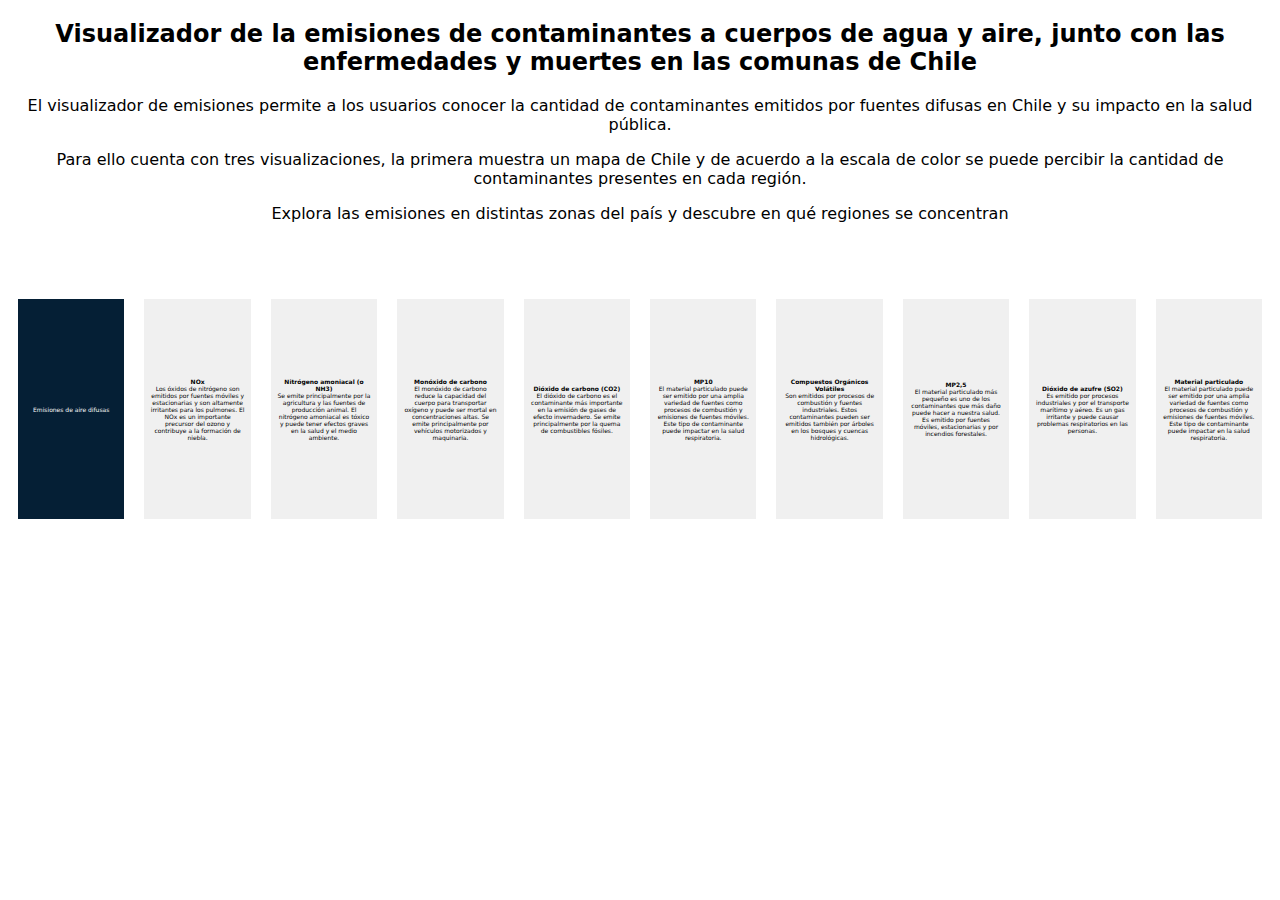
==== index.html @ 6c09874e "información por contaminante agregada" ====
<!DOCTYPE html>
<html lang="en">
<head>
    <meta charset="UTF-8">
    <meta http-equiv="X-UA-Compatible" content="IE=edge">
    <meta name="viewport" content="width=device-width, initial-scale=1.0">
    <link rel="stylesheet" href="style.css">
    <title>Visualizador emisiones, enfermedades y muertes</title>
</head>
<body>
    <div style="z-index: 10000;">
        <h2>Visualizador de la emisiones de contaminantes a cuerpos de agua y aire, junto con las enfermedades y muertes en las comunas de Chile
        </h2>
        <div id="vis-1">
            <p class="texto-inicio">El visualizador de emisiones permite a los usuarios conocer la cantidad de contaminantes 
                emitidos por fuentes difusas en Chile y su impacto en la salud pública.</p>
            <p>Para ello cuenta con tres visualizaciones, la primera muestra un mapa de Chile y de acuerdo a la escala de color
                se puede percibir la cantidad de contaminantes presentes en cada región.
            </p>
            <p> Explora las emisiones en distintas zonas del país y descubre en qué regiones se concentran</p>
            <div id="selectMap" style="padding: 2%;">
            </div>
            <section id="explicacion-vis-1">
                <div class="bloque-info" style="background-color: rgb(5, 31, 53);">
                    <p class="texto-explicacion" style="color:rgb(251, 251, 251);"> Emisiones de aire difusas </p>
                </div>
                <div class="bloque-info">
                    <div class="texto-explicacion">
                        <h4> NOx </h4>
                        <p>Los óxidos de nitrógeno son emitidos por fuentes móviles y estacionarias y son altamente irritantes para los pulmones. 
                            El NOx es un importante precursor del ozono y contribuye a la formación de niebla.</p>
                    </div>
                </div>
                <div class="bloque-info">
                    <div class="texto-explicacion">
                        <h4> Nitrógeno amoniacal (o NH3) </h4>
                        <p> Se emite principalmente por la agricultura y las fuentes de producción animal. 
                            El nitrógeno amoniacal es tóxico y puede tener efectos graves en la salud y el medio ambiente.</p>
                    </div>
                </div>
                <div class="bloque-info">
                    <div class="texto-explicacion">
                        <h4> Monóxido de carbono</h4>
                        <p> El monóxido de carbono reduce la capacidad del cuerpo para transportar oxígeno y puede ser mortal en 
                            concentraciones altas. Se emite principalmente por vehículos motorizados y maquinaria. </p>
                    </div>
                </div>
                <div class="bloque-info">
                    <div class="texto-explicacion">
                        <h4> Dióxido de carbono (CO2)</h4>
                        <p> El dióxido de carbono es el contaminante más importante en la emisión de gases de efecto invernadero.
                            Se emite principalmente por la quema de combustibles fósiles.</p>
                    </div>
                </div>
                <div class="bloque-info">
                    <div class="texto-explicacion">
                        <h4> MP10 </h4>
                        <p> El material particulado puede ser emitido por una amplia variedad de fuentes como procesos de combustión y 
                            emisiones de fuentes móviles. Este tipo de contaminante puede impactar en la salud respiratoria. </p>
                    </div>
                </div>
                <div class="bloque-info">
                    <div class="texto-explicacion">
                        <h4> Compuestos Orgánicos Volátiles </h4>
                        <p> Son emitidos por procesos de combustión y fuentes industriales. 
                            Estos contaminantes pueden ser emitidos también por árboles en los bosques y cuencas hidrológicas.</p>
                    </div>
                </div>
                <div class="bloque-info">
                    <div class="texto-explicacion">
                        <h4> MP2,5 </h4>
                        <p> El material particulado más pequeño es uno de los contaminantes que más daño puede hacer a nuestra salud. 
                            Es emitido por fuentes móviles, estacionarias y por incendios forestales.</p>
                    </div>
                </div>
                <div class="bloque-info">
                    <div class="texto-explicacion">
                        <h4> Dióxido de azufre (SO2)</h4>
                        <p> Es emitido por procesos industriales y por el transporte marítimo y aéreo. 
                            Es un gas irritante y puede causar problemas respiratorios en las personas. </p>
                    </div>
                </div>
                <div class="bloque-info">
                    <div class="texto-explicacion">
                        <h4> Material particulado </h4>
                        <p> El material particulado puede ser emitido por una amplia variedad de fuentes como procesos de combustión y
                            emisiones de fuentes móviles. Este tipo de contaminante puede impactar en la salud respiratoria.</p>
                    </div>
                </div>
                
                
            </section>
            <div class="horizontal-scroll-wrapper" style="z-index: 1;">
                <div id="vis"></div>
                <div id="legend"></div>
            </div>
        </div>
    </div>
    
    
    
    <div class="segunda-visualizacion">
        <div id="vis-2"></div>
    </div>
</body>
<script src="http://d3js.org/d3.v7.min.js" charset="utf-8"></script>
<script src="https://d3js.org/d3-geo-projection.v4.min.js"></script>
<script src="constants.js"></script>
<script src="main.js"></script>
<script src="legend.js"></script>
</html>
---- style.css ----
body {
  text-align: center;
  font-family:system-ui, -apple-system, BlinkMacSystemFont, 'Segoe UI', Roboto, Oxygen, Ubuntu, Cantarell, 'Open Sans', 'Helvetica Neue', sans-serif;
}


svg {
  display: block;
  margin: auto;
}

#boton {
  position: absolute;
  right: 120px;
  top: 75px;
}

.horizontal-scroll-wrapper {
  width: 100%;
  height: 100%;
  overflow-x: hidden;
  overflow-y: hidden;
}

#vis { 
  transform: rotate(-90deg);
}

.tooltip {
  opacity: 0;
  position: absolute;
  background-color: white;
  border: solid;
  border-width: 2px;
  border-radius: 5px;
  padding: 5px;
  white-space: nowrap;
  /* transform: rotate(90deg);
  transform-origin: right top; */
}

#explicacion-vis-1 {
  width: 100%;
  height: 220px;
  display: flex;
}
  
.bloque-info{
    flex: 20%;
    height: 100%;
    margin: 10px;
    background-color: rgb(240, 240, 240);
    display: flex;
    flex-direction: column;
    align-items: center;
    justify-content: center;
}


.texto-explicacion{
  margin: 6%;
  font-size:1%;
  color:rgb(0, 0, 0);
}
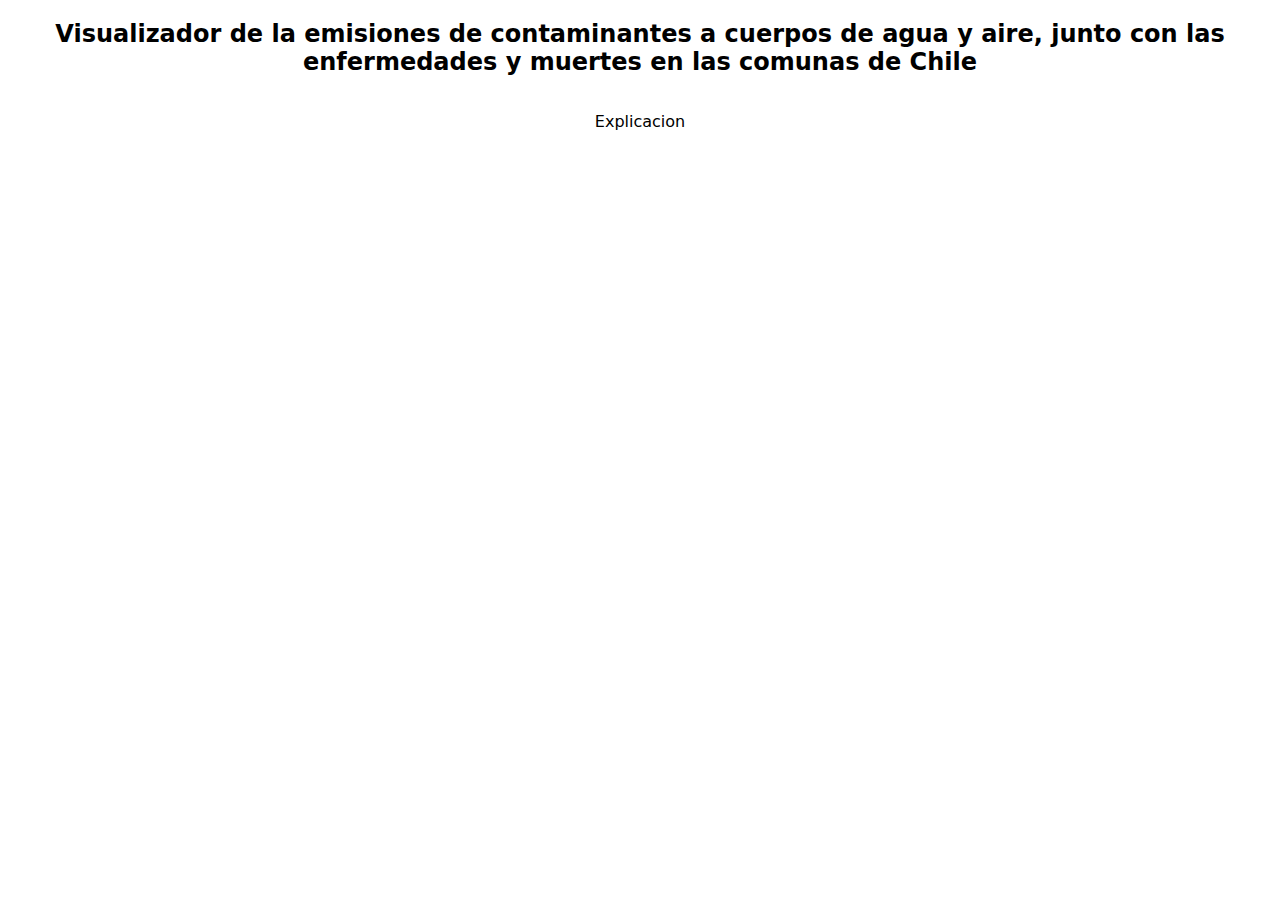
==== commit dc624d1f: "fixed leyend" ====
--- a/index.html
+++ b/index.html
@@ -11,101 +11,25 @@
     <div style="z-index: 10000;">
         <h2>Visualizador de la emisiones de contaminantes a cuerpos de agua y aire, junto con las enfermedades y muertes en las comunas de Chile
         </h2>
-        <div id="vis-1">
-            <p class="texto-inicio">El visualizador de emisiones permite a los usuarios conocer la cantidad de contaminantes 
-                emitidos por fuentes difusas en Chile y su impacto en la salud pública.</p>
-            <p>Para ello cuenta con tres visualizaciones, la primera muestra un mapa de Chile y de acuerdo a la escala de color
-                se puede percibir la cantidad de contaminantes presentes en cada región.
-            </p>
-            <p> Explora las emisiones en distintas zonas del país y descubre en qué regiones se concentran</p>
-            <div id="selectMap" style="padding: 2%;">
-            </div>
-            <section id="explicacion-vis-1">
-                <div class="bloque-info" style="background-color: rgb(5, 31, 53);">
-                    <p class="texto-explicacion" style="color:rgb(251, 251, 251);"> Emisiones de aire difusas </p>
-                </div>
-                <div class="bloque-info">
-                    <div class="texto-explicacion">
-                        <h4> NOx </h4>
-                        <p>Los óxidos de nitrógeno son emitidos por fuentes móviles y estacionarias y son altamente irritantes para los pulmones. 
-                            El NOx es un importante precursor del ozono y contribuye a la formación de niebla.</p>
-                    </div>
-                </div>
-                <div class="bloque-info">
-                    <div class="texto-explicacion">
-                        <h4> Nitrógeno amoniacal (o NH3) </h4>
-                        <p> Se emite principalmente por la agricultura y las fuentes de producción animal. 
-                            El nitrógeno amoniacal es tóxico y puede tener efectos graves en la salud y el medio ambiente.</p>
-                    </div>
-                </div>
-                <div class="bloque-info">
-                    <div class="texto-explicacion">
-                        <h4> Monóxido de carbono</h4>
-                        <p> El monóxido de carbono reduce la capacidad del cuerpo para transportar oxígeno y puede ser mortal en 
-                            concentraciones altas. Se emite principalmente por vehículos motorizados y maquinaria. </p>
-                    </div>
-                </div>
-                <div class="bloque-info">
-                    <div class="texto-explicacion">
-                        <h4> Dióxido de carbono (CO2)</h4>
-                        <p> El dióxido de carbono es el contaminante más importante en la emisión de gases de efecto invernadero.
-                            Se emite principalmente por la quema de combustibles fósiles.</p>
-                    </div>
-                </div>
-                <div class="bloque-info">
-                    <div class="texto-explicacion">
-                        <h4> MP10 </h4>
-                        <p> El material particulado puede ser emitido por una amplia variedad de fuentes como procesos de combustión y 
-                            emisiones de fuentes móviles. Este tipo de contaminante puede impactar en la salud respiratoria. </p>
-                    </div>
-                </div>
-                <div class="bloque-info">
-                    <div class="texto-explicacion">
-                        <h4> Compuestos Orgánicos Volátiles </h4>
-                        <p> Son emitidos por procesos de combustión y fuentes industriales. 
-                            Estos contaminantes pueden ser emitidos también por árboles en los bosques y cuencas hidrológicas.</p>
-                    </div>
-                </div>
-                <div class="bloque-info">
-                    <div class="texto-explicacion">
-                        <h4> MP2,5 </h4>
-                        <p> El material particulado más pequeño es uno de los contaminantes que más daño puede hacer a nuestra salud. 
-                            Es emitido por fuentes móviles, estacionarias y por incendios forestales.</p>
-                    </div>
-                </div>
-                <div class="bloque-info">
-                    <div class="texto-explicacion">
-                        <h4> Dióxido de azufre (SO2)</h4>
-                        <p> Es emitido por procesos industriales y por el transporte marítimo y aéreo. 
-                            Es un gas irritante y puede causar problemas respiratorios en las personas. </p>
-                    </div>
-                </div>
-                <div class="bloque-info">
-                    <div class="texto-explicacion">
-                        <h4> Material particulado </h4>
-                        <p> El material particulado puede ser emitido por una amplia variedad de fuentes como procesos de combustión y
-                            emisiones de fuentes móviles. Este tipo de contaminante puede impactar en la salud respiratoria.</p>
-                    </div>
-                </div>
-                
-                
-            </section>
-            <div class="horizontal-scroll-wrapper" style="z-index: 1;">
-                <div id="vis"></div>
-                <div id="legend"></div>
-            </div>
+        <div id="selectMap">
+      
         </div>
     </div>
-    
-    
-    
-    <div class="segunda-visualizacion">
-        <div id="vis-2"></div>
+    <div class="horizontal-scroll-wrapper" style="z-index: 1;">
+        <div id="vis"></div>
+        <div id="leyend"></div>
+    </div>
+    <div>
+        <p> Explicacion</p>
+    </div>
+    <div id="segunda-visualizacion">
+        <div id="vis_2"></div>
     </div>
 </body>
 <script src="http://d3js.org/d3.v7.min.js" charset="utf-8"></script>
 <script src="https://d3js.org/d3-geo-projection.v4.min.js"></script>
 <script src="constants.js"></script>
+<script src="vis_2.js"></script>
+<script src="legend.js"></script>
 <script src="main.js"></script>
-<script src="legend.js"></script>
 </html>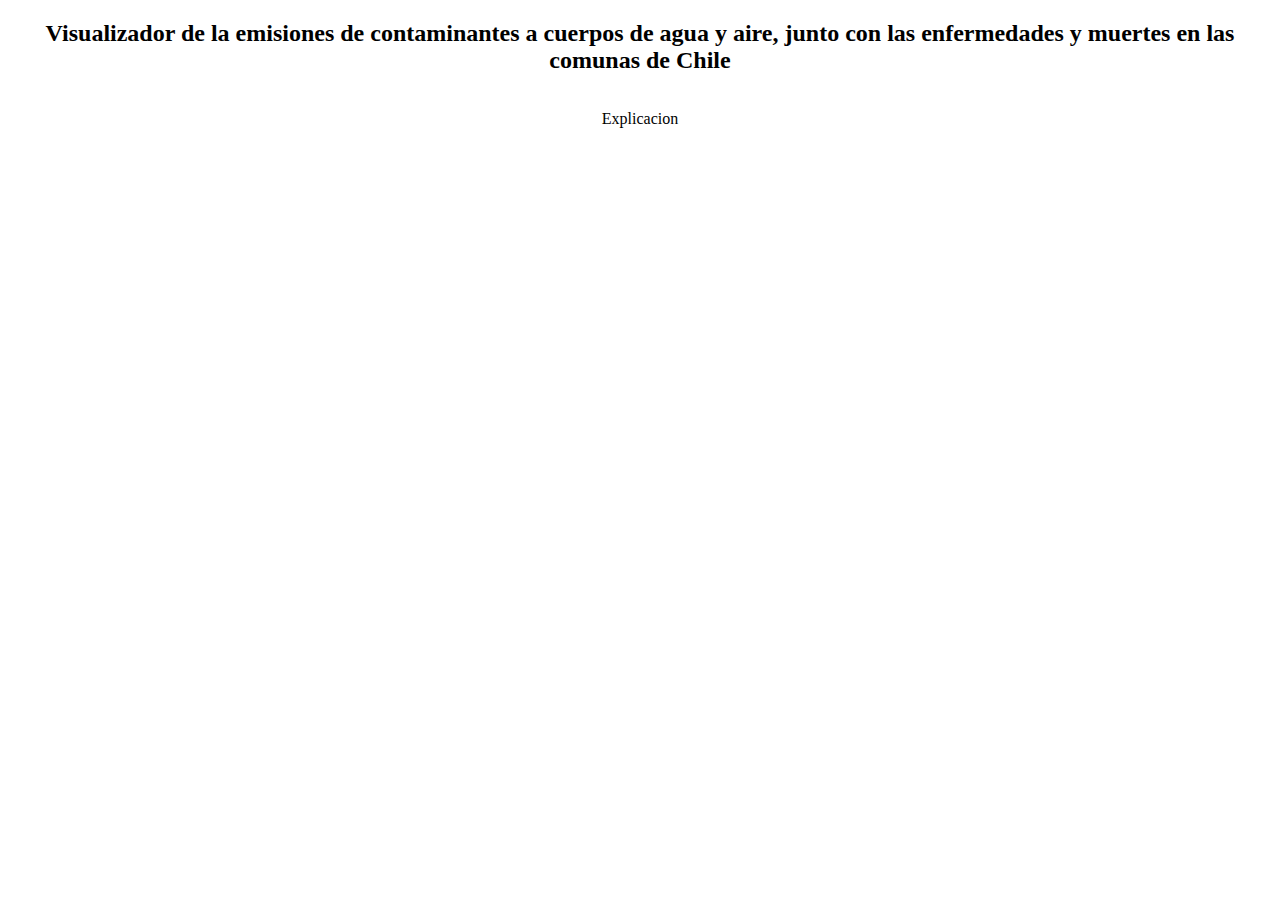
==== commit 480e5992: "horizontal barchart dummy data" ====
--- a/index.html
+++ b/index.html
@@ -22,14 +22,20 @@
     <div>
         <p> Explicacion</p>
     </div>
-    <div id="segunda-visualizacion">
-        <div id="vis_2"></div>
+    <div id="second">
+        <div id="segunda-visualizacion">
+            <div id="vis_2"></div>
+        </div>
+        <div id="tercera-vis">
+            <div id="vis_3"></div>
+        </div>
     </div>
 </body>
 <script src="http://d3js.org/d3.v7.min.js" charset="utf-8"></script>
 <script src="https://d3js.org/d3-geo-projection.v4.min.js"></script>
 <script src="constants.js"></script>
 <script src="vis_2.js"></script>
+<script src="vis_3.js"></script>
 <script src="legend.js"></script>
 <script src="main.js"></script>
 </html>--- a/style.css
+++ b/style.css
@@ -1,8 +1,6 @@
 body {
   text-align: center;
-  font-family:system-ui, -apple-system, BlinkMacSystemFont, 'Segoe UI', Roboto, Oxygen, Ubuntu, Cantarell, 'Open Sans', 'Helvetica Neue', sans-serif;
 }
-
 
 svg {
   display: block;
@@ -22,8 +20,9 @@
   overflow-y: hidden;
 }
 
-#vis { 
-  transform: rotate(-90deg);
+#contenedorMapa { 
+  transform: rotate(-75deg) ;
+  transform-origin: center;
 }
 
 .tooltip {
@@ -35,30 +34,28 @@
   border-radius: 5px;
   padding: 5px;
   white-space: nowrap;
-  /* transform: rotate(90deg);
-  transform-origin: right top; */
 }
 
-#explicacion-vis-1 {
-  width: 100%;
-  height: 220px;
-  display: flex;
-}
-  
-.bloque-info{
-    flex: 20%;
-    height: 100%;
-    margin: 10px;
-    background-color: rgb(240, 240, 240);
-    display: flex;
-    flex-direction: column;
-    align-items: center;
-    justify-content: center;
+#segunda-visualizacion{
+  width: 65%;
+  padding-top: 2em;
+  margin-left: 10px;
+  position: relative;
+  left: -150px;
+  flex-shrink: 0;
 }
 
+.regionSVG{
+  cursor: pointer;
+}
 
-.texto-explicacion{
-  margin: 6%;
-  font-size:1%;
-  color:rgb(0, 0, 0);
+#second{
+  display: flex;
+  flex-direction: row;
 }
+
+#tercera-vis{
+  width: 50%;
+  position: relative;
+  left: -250px;
+}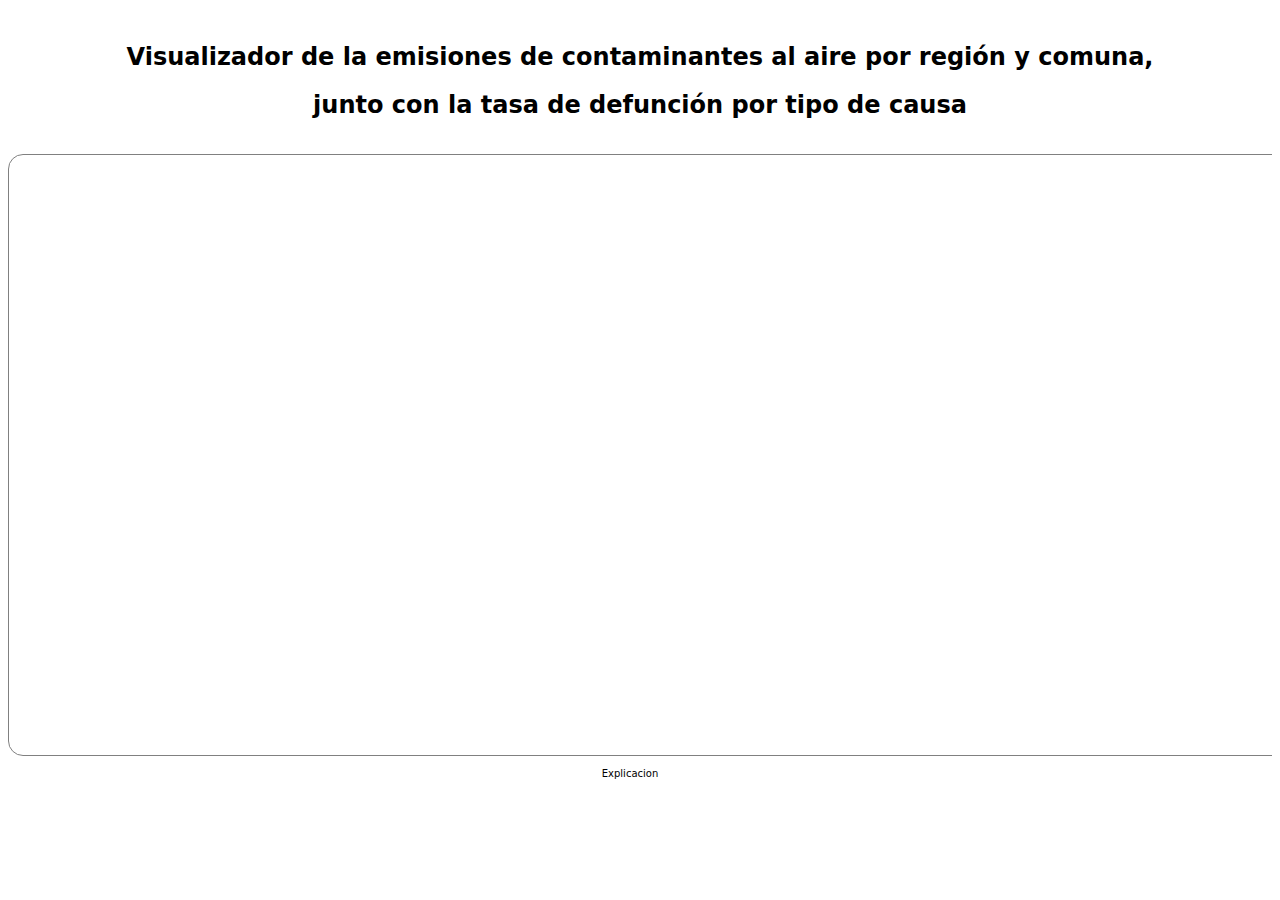
==== commit bcfed8f9: "some css updates" ====
--- a/index.html
+++ b/index.html
@@ -8,15 +8,15 @@
     <title>Visualizador emisiones, enfermedades y muertes</title>
 </head>
 <body>
-    <div style="z-index: 10000;">
-        <h2>Visualizador de la emisiones de contaminantes a cuerpos de agua y aire, junto con las enfermedades y muertes en las comunas de Chile
+    <div style="padding: 15px">
+        <h2>Visualizador de la emisiones de contaminantes al aire por región y comuna, 
         </h2>
-        <div id="selectMap">
-      
-        </div>
+        <h2>junto con la tasa de defunción por tipo de causa</h2>
     </div>
     <div class="horizontal-scroll-wrapper" style="z-index: 1;">
-        <div id="vis"></div>
+        
+        <div id="vis"><div id="selectMap"></div></div>
+
         <div id="leyend"></div>
     </div>
     <div>
@@ -30,6 +30,7 @@
             <div id="vis_3"></div>
         </div>
     </div>
+    <p id="vis_title"></p>
 </body>
 <script src="http://d3js.org/d3.v7.min.js" charset="utf-8"></script>
 <script src="https://d3js.org/d3-geo-projection.v4.min.js"></script>
--- a/style.css
+++ b/style.css
@@ -1,5 +1,6 @@
 body {
   text-align: center;
+  font-family:system-ui, -apple-system, BlinkMacSystemFont, 'Segoe UI', Roboto, Oxygen, Ubuntu, Cantarell, 'Open Sans', 'Helvetica Neue', sans-serif;
 }
 
 svg {
@@ -11,6 +12,14 @@
   position: absolute;
   right: 120px;
   top: 75px;
+}
+
+#vis {
+  border: 1px solid grey;
+  border-radius: 15px;
+  width: 1400px;
+  height: 600px;
+  margin: auto;
 }
 
 .horizontal-scroll-wrapper {
@@ -58,4 +67,101 @@
   width: 50%;
   position: relative;
   left: -250px;
+}
+
+#selectFile{
+  display: none;
+}
+
+#vis_title{
+  position: relative;
+  bottom: 350px;
+  font-size: 20px;
+}
+
+section {
+  width: 100%;
+  height: 600px;
+  margin: 10px;
+  margin-bottom: 10%;
+  display: flex;
+}
+  
+.contenedor-izquierdo{
+    flex: 20%;
+    height: 100%;
+    margin: 10px;
+    padding-left: 5%;
+    padding-right: 5%;
+    background-color:rgb(1, 3, 106);
+    display: flex;
+    flex-direction: column;
+    text-align: right;
+    align-items: right;
+    justify-content: center;
+    
+}
+
+.contenedor-vertical{
+  flex: 40%;
+  height: 100%;
+  margin: 10px;
+  padding-left: 3%;
+  padding-right: 3%;
+  background-color: rgb(235, 235, 235);
+  display: flex;
+  flex-direction: column;
+  text-align: left;
+  align-items: left;
+  justify-content: baseline;
+}
+
+.contenedor-horizontal{
+  padding-left: 0%;
+  padding-right: 15px;
+  background-color:  rgb(235, 235, 235);
+  display: flex;
+  text-align: left;
+  align-items: left;
+}
+
+p {
+  font-size: 10px;
+  margin-top: 1%;
+  padding-right: 20px;
+}
+
+h4 {
+  font-size: 25px;
+  color:rgb(254, 255, 255);
+}
+
+h5 {
+  font-size: 30px;
+}
+.texto-explicacion{
+  margin: 6%;
+  font-size:1%;
+  color:rgb(0, 0, 0);
+}
+
+#navbar {
+  background: rgb(1, 3, 106);
+  color:rgb(255, 255, 255);
+  position: fixed;
+  top: 0;
+  width: 100%;
+  transition: top 0.3s;
+  z-index: 100;
+  height: 30px;
+  display: flex;
+  text-align: left;
+  align-items: right;
+  justify-content: center;
+}
+
+li {
+  font-size: 10px;
+  padding-right: 15px;
+  padding-left: 15px;
 }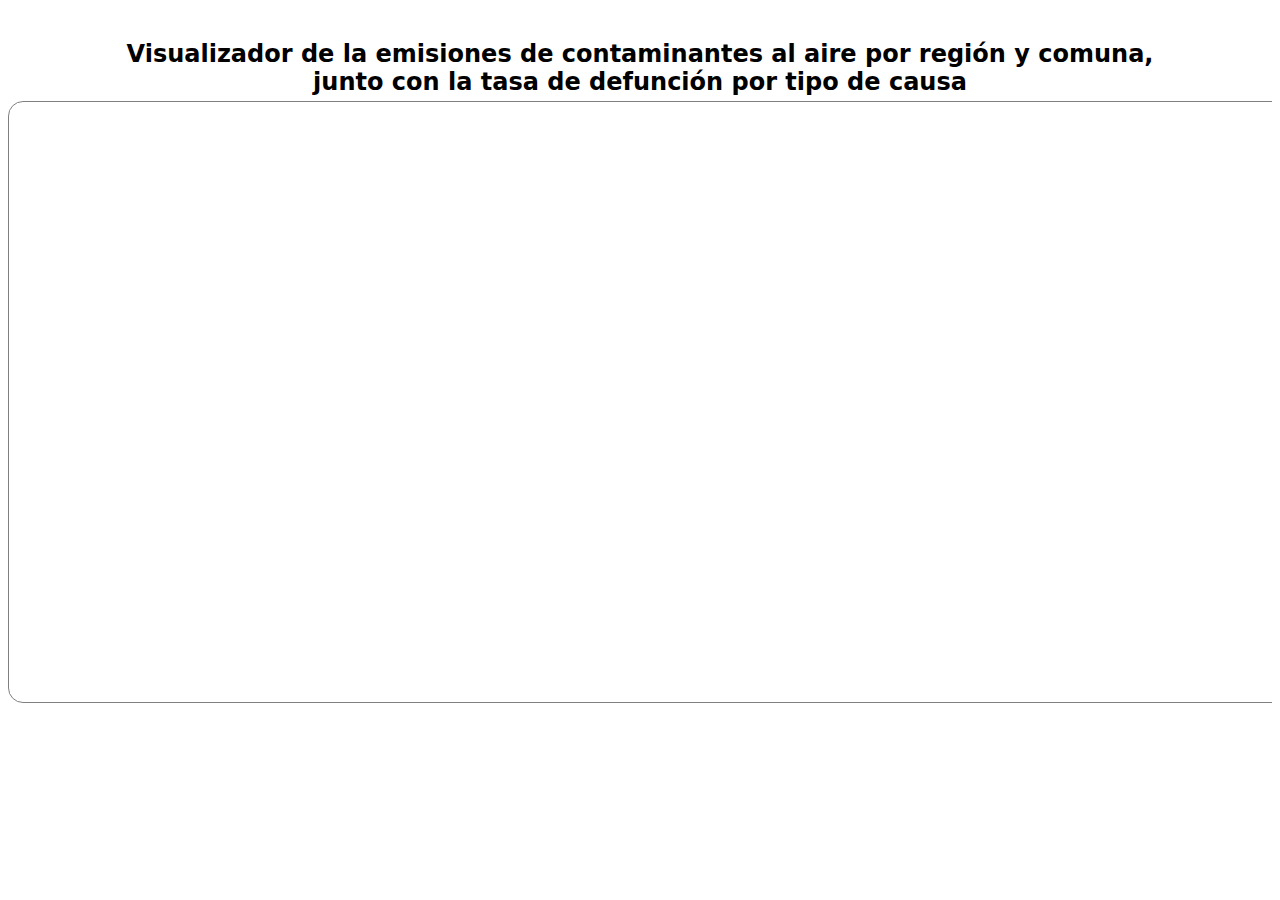
==== commit 7473ad2b: "minor fixes" ====
--- a/index.html
+++ b/index.html
@@ -8,10 +8,9 @@
     <title>Visualizador emisiones, enfermedades y muertes</title>
 </head>
 <body>
-    <div style="padding: 15px">
+    <div>
         <h2>Visualizador de la emisiones de contaminantes al aire por región y comuna, 
-        </h2>
-        <h2>junto con la tasa de defunción por tipo de causa</h2>
+        <br>junto con la tasa de defunción por tipo de causa</h2>
     </div>
     <div class="horizontal-scroll-wrapper" style="z-index: 1;">
         
@@ -20,7 +19,6 @@
         <div id="leyend"></div>
     </div>
     <div>
-        <p> Explicacion</p>
     </div>
     <div id="second">
         <div id="segunda-visualizacion">
--- a/style.css
+++ b/style.css
@@ -81,19 +81,20 @@
 
 section {
   width: 100%;
-  height: 600px;
-  margin: 10px;
-  margin-bottom: 10%;
+  height: 1000px;
+  margin: 20px;
+  padding-top: 3%;
+  margin-bottom: 5%;
   display: flex;
 }
   
 .contenedor-izquierdo{
-    flex: 20%;
+    width: 15%;
     height: 100%;
     margin: 10px;
     padding-left: 5%;
     padding-right: 5%;
-    background-color:rgb(1, 3, 106);
+    background-color: rgb(0, 1, 79);
     display: flex;
     flex-direction: column;
     text-align: right;
@@ -103,7 +104,7 @@
 }
 
 .contenedor-vertical{
-  flex: 40%;
+  width: 35%;
   height: 100%;
   margin: 10px;
   padding-left: 3%;
@@ -126,19 +127,32 @@
 }
 
 p {
-  font-size: 10px;
-  margin-top: 1%;
+  font-size: 12px;
+  margin-top: 10px;
   padding-right: 20px;
 }
 
+h2 {
+  padding-top: 20px;
+  padding-bottom: 5px;
+  margin-bottom: 0px;
+}
+h3 {
+  font-size: 15px;
+  font-weight: bold;
+  margin-bottom: 10px;
+}
 h4 {
   font-size: 25px;
   color:rgb(254, 255, 255);
 }
 
-h5 {
-  font-size: 30px;
+h6 {
+  font-size: 60px;
+  color: rgb(0, 1, 79);
+  padding: 110px;
 }
+
 .texto-explicacion{
   margin: 6%;
   font-size:1%;
@@ -146,14 +160,14 @@
 }
 
 #navbar {
-  background: rgb(1, 3, 106);
+  background: rgb(0, 1, 79);
   color:rgb(255, 255, 255);
   position: fixed;
   top: 0;
   width: 100%;
   transition: top 0.3s;
   z-index: 100;
-  height: 30px;
+  height: 50px;
   display: flex;
   text-align: left;
   align-items: right;
@@ -164,4 +178,21 @@
   font-size: 10px;
   padding-right: 15px;
   padding-left: 15px;
+  padding-top: 10px;
+  padding-bottom: 10px;
+}
+
+.small-div {
+  width: 60%;
+}
+
+.small-tittle{
+  font-size: 15px;
+  font-weight: bold;
+  margin-bottom: 10px;
+}
+
+a{
+  color:rgb(255, 255, 255);
+  font-size: large;
 }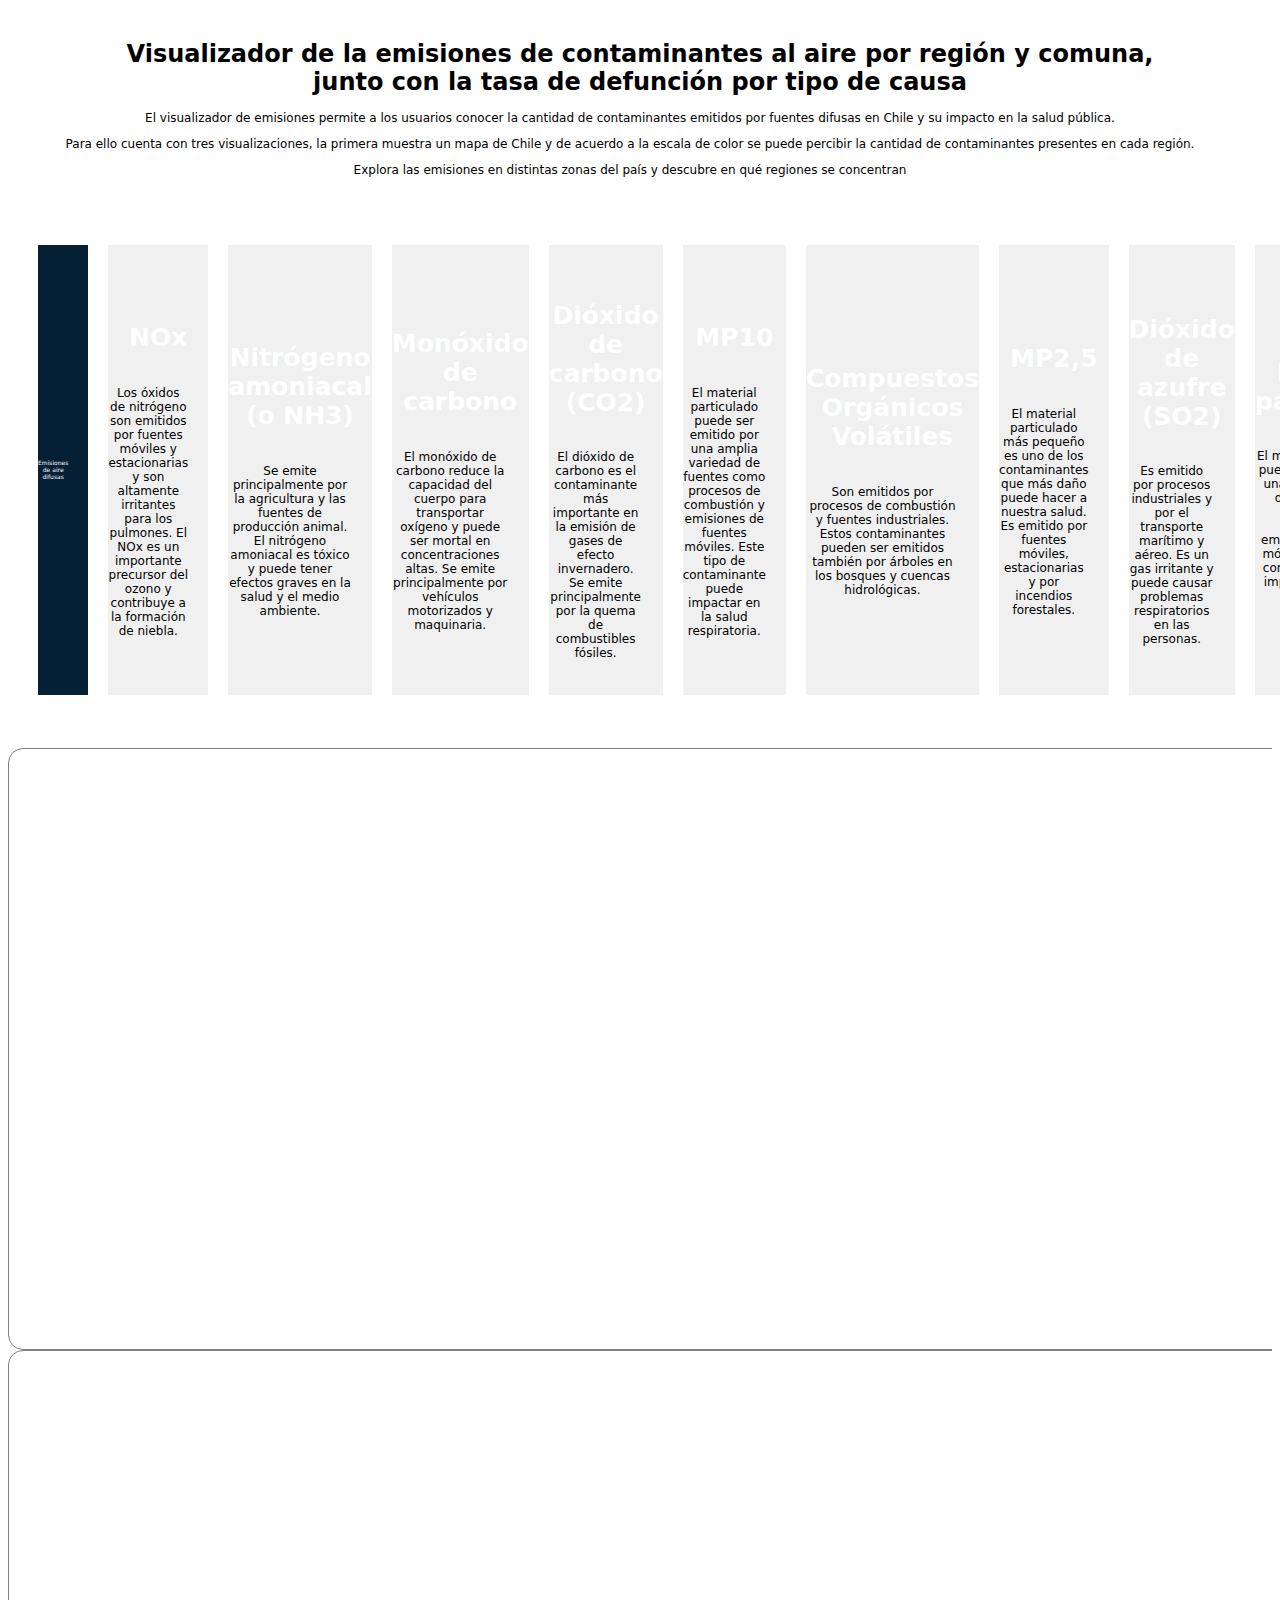
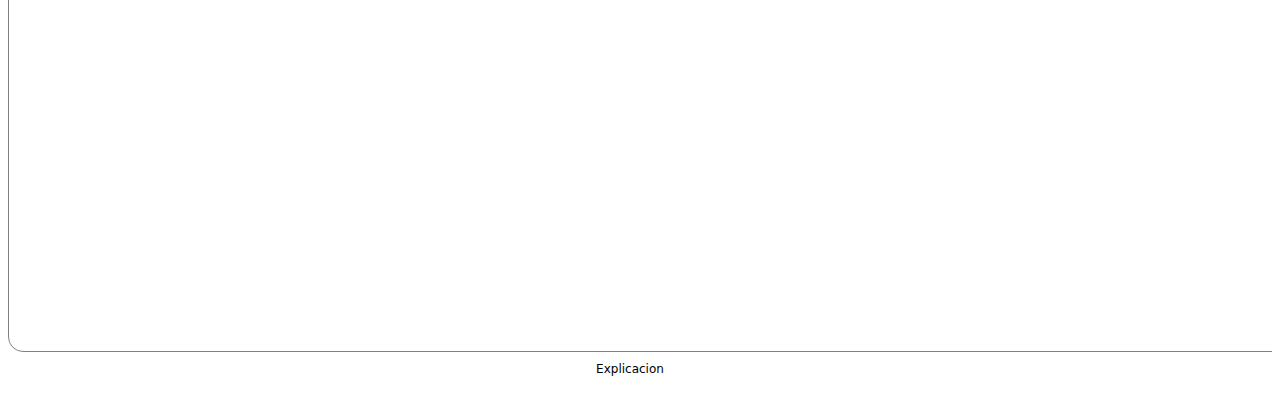
==== commit 6ff31713: "fixed conflicts" ====
--- a/index.html
+++ b/index.html
@@ -11,22 +11,97 @@
     <div>
         <h2>Visualizador de la emisiones de contaminantes al aire por región y comuna, 
         <br>junto con la tasa de defunción por tipo de causa</h2>
+        <div>
+            <p class="texto-inicio">El visualizador de emisiones permite a los usuarios conocer la cantidad de contaminantes 
+                emitidos por fuentes difusas en Chile y su impacto en la salud pública.</p>
+            <p>Para ello cuenta con tres visualizaciones, la primera muestra un mapa de Chile y de acuerdo a la escala de color
+                se puede percibir la cantidad de contaminantes presentes en cada región.
+            </p>
+            <p> Explora las emisiones en distintas zonas del país y descubre en qué regiones se concentran</p>
+            </div>
+            <section id="explicacion-vis-1">
+                <div class="bloque-info" style="background-color: rgb(5, 31, 53);">
+                    <p class="texto-explicacion" style="color:rgb(251, 251, 251);"> Emisiones de aire difusas </p>
+                </div>
+                <div class="bloque-info">
+                    <div class="texto-explicacion">
+                        <h4> NOx </h4>
+                        <p>Los óxidos de nitrógeno son emitidos por fuentes móviles y estacionarias y son altamente irritantes para los pulmones. 
+                            El NOx es un importante precursor del ozono y contribuye a la formación de niebla.</p>
+                    </div>
+                </div>
+                <div class="bloque-info">
+                    <div class="texto-explicacion">
+                        <h4> Nitrógeno amoniacal (o NH3) </h4>
+                        <p> Se emite principalmente por la agricultura y las fuentes de producción animal. 
+                            El nitrógeno amoniacal es tóxico y puede tener efectos graves en la salud y el medio ambiente.</p>
+                    </div>
+                </div>
+                <div class="bloque-info">
+                    <div class="texto-explicacion">
+                        <h4> Monóxido de carbono</h4>
+                        <p> El monóxido de carbono reduce la capacidad del cuerpo para transportar oxígeno y puede ser mortal en 
+                            concentraciones altas. Se emite principalmente por vehículos motorizados y maquinaria. </p>
+                    </div>
+                </div>
+                <div class="bloque-info">
+                    <div class="texto-explicacion">
+                        <h4> Dióxido de carbono (CO2)</h4>
+                        <p> El dióxido de carbono es el contaminante más importante en la emisión de gases de efecto invernadero.
+                            Se emite principalmente por la quema de combustibles fósiles.</p>
+                    </div>
+                </div>
+                <div class="bloque-info">
+                    <div class="texto-explicacion">
+                        <h4> MP10 </h4>
+                        <p> El material particulado puede ser emitido por una amplia variedad de fuentes como procesos de combustión y 
+                            emisiones de fuentes móviles. Este tipo de contaminante puede impactar en la salud respiratoria. </p>
+                    </div>
+                </div>
+                <div class="bloque-info">
+                    <div class="texto-explicacion">
+                        <h4> Compuestos Orgánicos Volátiles </h4>
+                        <p> Son emitidos por procesos de combustión y fuentes industriales. 
+                            Estos contaminantes pueden ser emitidos también por árboles en los bosques y cuencas hidrológicas.</p>
+                    </div>
+                </div>
+                <div class="bloque-info">
+                    <div class="texto-explicacion">
+                        <h4> MP2,5 </h4>
+                        <p> El material particulado más pequeño es uno de los contaminantes que más daño puede hacer a nuestra salud. 
+                            Es emitido por fuentes móviles, estacionarias y por incendios forestales.</p>
+                    </div>
+                </div>
+                <div class="bloque-info">
+                    <div class="texto-explicacion">
+                        <h4> Dióxido de azufre (SO2)</h4>
+                        <p> Es emitido por procesos industriales y por el transporte marítimo y aéreo. 
+                            Es un gas irritante y puede causar problemas respiratorios en las personas. </p>
+                    </div>
+                </div>
+                <div class="bloque-info">
+                    <div class="texto-explicacion">
+                        <h4> Material particulado </h4>
+                        <p> El material particulado puede ser emitido por una amplia variedad de fuentes como procesos de combustión y
+                            emisiones de fuentes móviles. Este tipo de contaminante puede impactar en la salud respiratoria.</p>
+                    </div>
+                </div>
+                
+                
+            </section>
+        </div>
+        
     </div>
     <div class="horizontal-scroll-wrapper" style="z-index: 1;">
-        
         <div id="vis"><div id="selectMap"></div></div>
-
+        <div id="vis"></div>
         <div id="leyend"></div>
     </div>
     <div>
+        <p> Explicacion</p>
     </div>
-    <div id="second">
-        <div id="segunda-visualizacion">
-            <div id="vis_2"></div>
-        </div>
-        <div id="tercera-vis">
-            <div id="vis_3"></div>
-        </div>
+    <div class="segunda-visualizacion">
+        <div id="vis-2"></div>
     </div>
     <p id="vis_title"></p>
 </body>
@@ -37,4 +112,5 @@
 <script src="vis_3.js"></script>
 <script src="legend.js"></script>
 <script src="main.js"></script>
+<script src="legend.js"></script>
 </html>--- a/style.css
+++ b/style.css
@@ -2,6 +2,7 @@
   text-align: center;
   font-family:system-ui, -apple-system, BlinkMacSystemFont, 'Segoe UI', Roboto, Oxygen, Ubuntu, Cantarell, 'Open Sans', 'Helvetica Neue', sans-serif;
 }
+
 
 svg {
   display: block;
@@ -152,6 +153,23 @@
   color: rgb(0, 1, 79);
   padding: 110px;
 }
+#explicacion-vis-1 {
+  width: 100%;
+  height: 450px;
+  display: flex;
+}
+  
+.bloque-info{
+    flex: 20%;
+    height: 100%;
+    margin: 10px;
+    background-color: rgb(240, 240, 240);
+    display: flex;
+    flex-direction: column;
+    align-items: center;
+    justify-content: center;
+}
+
 
 .texto-explicacion{
   margin: 6%;
@@ -195,4 +213,4 @@
 a{
   color:rgb(255, 255, 255);
   font-size: large;
-}+}
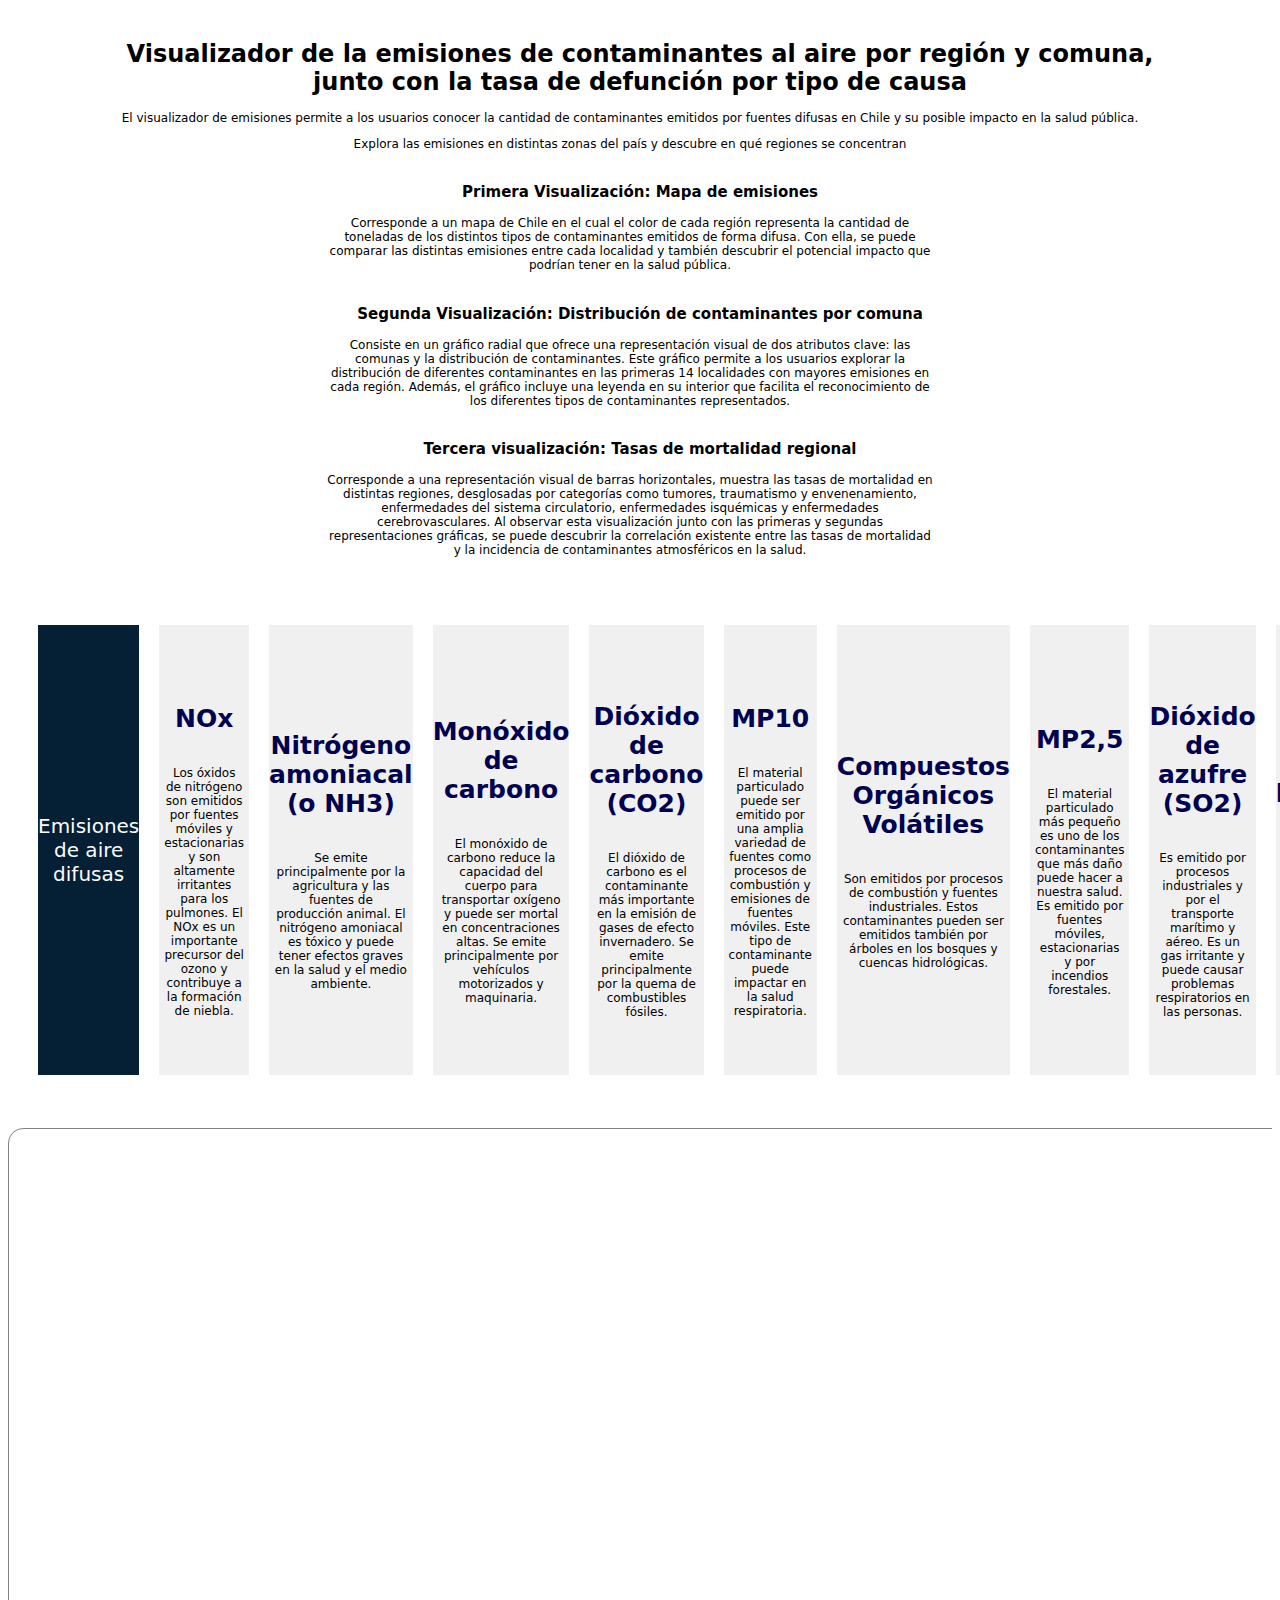
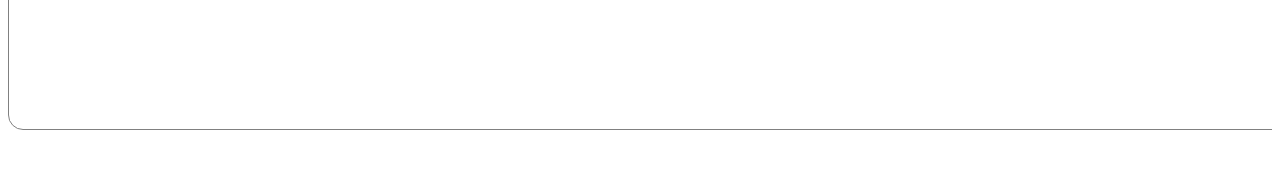
==== commit 628e2d14: "final final" ====
--- a/index.html
+++ b/index.html
@@ -13,76 +13,87 @@
         <br>junto con la tasa de defunción por tipo de causa</h2>
         <div>
             <p class="texto-inicio">El visualizador de emisiones permite a los usuarios conocer la cantidad de contaminantes 
-                emitidos por fuentes difusas en Chile y su impacto en la salud pública.</p>
-            <p>Para ello cuenta con tres visualizaciones, la primera muestra un mapa de Chile y de acuerdo a la escala de color
-                se puede percibir la cantidad de contaminantes presentes en cada región.
-            </p>
+                emitidos por fuentes difusas en Chile y su posible impacto en la salud pública.</p>
             <p> Explora las emisiones en distintas zonas del país y descubre en qué regiones se concentran</p>
+            <div class="div-resumen_vis">
+                <div>
+                    <h2> Primera Visualización: Mapa de emisiones </h2>
+                    <p> Corresponde a un mapa de Chile en el cual el color de cada región representa la cantidad de toneladas de los distintos tipos de contaminantes emitidos de forma difusa. Con ella, se puede comparar las distintas emisiones entre cada localidad y también descubrir el potencial impacto que podrían tener en la salud pública. </p>
+                </div>
+                <div>
+                    <h2> Segunda Visualización: Distribución de contaminantes por comuna </h2>
+                    <p> Consiste en un gráfico radial que ofrece una representación visual de dos atributos clave: las comunas y la distribución de contaminantes. Este gráfico permite a los usuarios explorar la distribución de diferentes contaminantes en las primeras 14 localidades con mayores emisiones en cada región. Además, el gráfico incluye una leyenda en su interior que facilita el reconocimiento de los diferentes tipos de contaminantes representados.  </p>
+                </div>
+                <div>
+                    <h2> Tercera visualización: Tasas de mortalidad regional </h2>
+                    <p> Corresponde a una representación visual de barras horizontales, muestra las tasas de mortalidad en distintas regiones, desglosadas por categorías como tumores, traumatismo y envenenamiento, enfermedades del sistema circulatorio, enfermedades isquémicas y enfermedades cerebrovasculares. Al observar esta visualización junto con las primeras y segundas representaciones gráficas, se puede descubrir la correlación existente entre las tasas de mortalidad y la incidencia de contaminantes atmosféricos en la salud. </p>
+                </div>
             </div>
             <section id="explicacion-vis-1">
                 <div class="bloque-info" style="background-color: rgb(5, 31, 53);">
-                    <p class="texto-explicacion" style="color:rgb(251, 251, 251);"> Emisiones de aire difusas </p>
+                    <p class="texto-explicacion" style="color:rgb(251, 251, 251); font-size: 20px;
+                    padding: 0;"> Emisiones de aire difusas </p>
                 </div>
                 <div class="bloque-info">
                     <div class="texto-explicacion">
-                        <h4> NOx </h4>
-                        <p>Los óxidos de nitrógeno son emitidos por fuentes móviles y estacionarias y son altamente irritantes para los pulmones. 
+                        <h4 class="titulo-contaminantes-index"> NOx </h4>
+                        <p class="p-explicacion">Los óxidos de nitrógeno son emitidos por fuentes móviles y estacionarias y son altamente irritantes para los pulmones. 
                             El NOx es un importante precursor del ozono y contribuye a la formación de niebla.</p>
                     </div>
                 </div>
                 <div class="bloque-info">
                     <div class="texto-explicacion">
-                        <h4> Nitrógeno amoniacal (o NH3) </h4>
-                        <p> Se emite principalmente por la agricultura y las fuentes de producción animal. 
+                        <h4 class="titulo-contaminantes-index"> Nitrógeno amoniacal (o NH3) </h4>
+                        <p class="p-explicacion"> Se emite principalmente por la agricultura y las fuentes de producción animal. 
                             El nitrógeno amoniacal es tóxico y puede tener efectos graves en la salud y el medio ambiente.</p>
                     </div>
                 </div>
                 <div class="bloque-info">
                     <div class="texto-explicacion">
-                        <h4> Monóxido de carbono</h4>
-                        <p> El monóxido de carbono reduce la capacidad del cuerpo para transportar oxígeno y puede ser mortal en 
+                        <h4 class="titulo-contaminantes-index"> Monóxido de carbono</h4>
+                        <p class="p-explicacion"> El monóxido de carbono reduce la capacidad del cuerpo para transportar oxígeno y puede ser mortal en 
                             concentraciones altas. Se emite principalmente por vehículos motorizados y maquinaria. </p>
                     </div>
                 </div>
                 <div class="bloque-info">
                     <div class="texto-explicacion">
-                        <h4> Dióxido de carbono (CO2)</h4>
-                        <p> El dióxido de carbono es el contaminante más importante en la emisión de gases de efecto invernadero.
+                        <h4 class="titulo-contaminantes-index"> Dióxido de carbono (CO2)</h4>
+                        <p class="p-explicacion"> El dióxido de carbono es el contaminante más importante en la emisión de gases de efecto invernadero.
                             Se emite principalmente por la quema de combustibles fósiles.</p>
                     </div>
                 </div>
                 <div class="bloque-info">
                     <div class="texto-explicacion">
-                        <h4> MP10 </h4>
-                        <p> El material particulado puede ser emitido por una amplia variedad de fuentes como procesos de combustión y 
+                        <h4 class="titulo-contaminantes-index"> MP10 </h4>
+                        <p class="p-explicacion"> El material particulado puede ser emitido por una amplia variedad de fuentes como procesos de combustión y 
                             emisiones de fuentes móviles. Este tipo de contaminante puede impactar en la salud respiratoria. </p>
                     </div>
                 </div>
                 <div class="bloque-info">
                     <div class="texto-explicacion">
-                        <h4> Compuestos Orgánicos Volátiles </h4>
-                        <p> Son emitidos por procesos de combustión y fuentes industriales. 
+                        <h4 class="titulo-contaminantes-index"> Compuestos Orgánicos Volátiles </h4>
+                        <p class="p-explicacion"> Son emitidos por procesos de combustión y fuentes industriales. 
                             Estos contaminantes pueden ser emitidos también por árboles en los bosques y cuencas hidrológicas.</p>
                     </div>
                 </div>
                 <div class="bloque-info">
                     <div class="texto-explicacion">
-                        <h4> MP2,5 </h4>
-                        <p> El material particulado más pequeño es uno de los contaminantes que más daño puede hacer a nuestra salud. 
+                        <h4 class="titulo-contaminantes-index"> MP2,5 </h4>
+                        <p class="p-explicacion"> El material particulado más pequeño es uno de los contaminantes que más daño puede hacer a nuestra salud. 
                             Es emitido por fuentes móviles, estacionarias y por incendios forestales.</p>
                     </div>
                 </div>
                 <div class="bloque-info">
                     <div class="texto-explicacion">
-                        <h4> Dióxido de azufre (SO2)</h4>
-                        <p> Es emitido por procesos industriales y por el transporte marítimo y aéreo. 
+                        <h4 class="titulo-contaminantes-index"> Dióxido de azufre (SO2)</h4>
+                        <p class="p-explicacion"> Es emitido por procesos industriales y por el transporte marítimo y aéreo. 
                             Es un gas irritante y puede causar problemas respiratorios en las personas. </p>
                     </div>
                 </div>
                 <div class="bloque-info">
                     <div class="texto-explicacion">
-                        <h4> Material particulado </h4>
-                        <p> El material particulado puede ser emitido por una amplia variedad de fuentes como procesos de combustión y
+                        <h4 class="titulo-contaminantes-index"> Material particulado </h4>
+                        <p class="p-explicacion"> El material particulado puede ser emitido por una amplia variedad de fuentes como procesos de combustión y
                             emisiones de fuentes móviles. Este tipo de contaminante puede impactar en la salud respiratoria.</p>
                     </div>
                 </div>
@@ -94,14 +105,15 @@
     </div>
     <div class="horizontal-scroll-wrapper" style="z-index: 1;">
         <div id="vis"><div id="selectMap"></div></div>
-        <div id="vis"></div>
         <div id="leyend"></div>
     </div>
-    <div>
-        <p> Explicacion</p>
-    </div>
-    <div class="segunda-visualizacion">
-        <div id="vis-2"></div>
+    <div id="second">
+        <div id="segunda-visualizacion">
+            <div id="vis_2"></div>
+        </div>
+        <div id="tercera-vis">
+            <div id="vis_3"></div>
+        </div>
     </div>
     <p id="vis_title"></p>
 </body>
--- a/style.css
+++ b/style.css
@@ -81,7 +81,7 @@
 }
 
 section {
-  width: 100%;
+  width: 95%;
   height: 1000px;
   margin: 20px;
   padding-top: 3%;
@@ -154,7 +154,7 @@
   padding: 110px;
 }
 #explicacion-vis-1 {
-  width: 100%;
+  width: 98%;
   height: 450px;
   display: flex;
 }
@@ -214,3 +214,21 @@
   color:rgb(255, 255, 255);
   font-size: large;
 }
+
+.p-explicacion{
+  padding-right: 5px;
+  padding-left: 5px;
+}
+
+.titulo-contaminantes-index{
+  color: rgb(0, 1, 79);
+}
+
+.div-resumen_vis{
+  width: 50%;
+  margin: auto;
+}
+
+.div-resumen_vis h2{
+  font-size: 15px;
+}